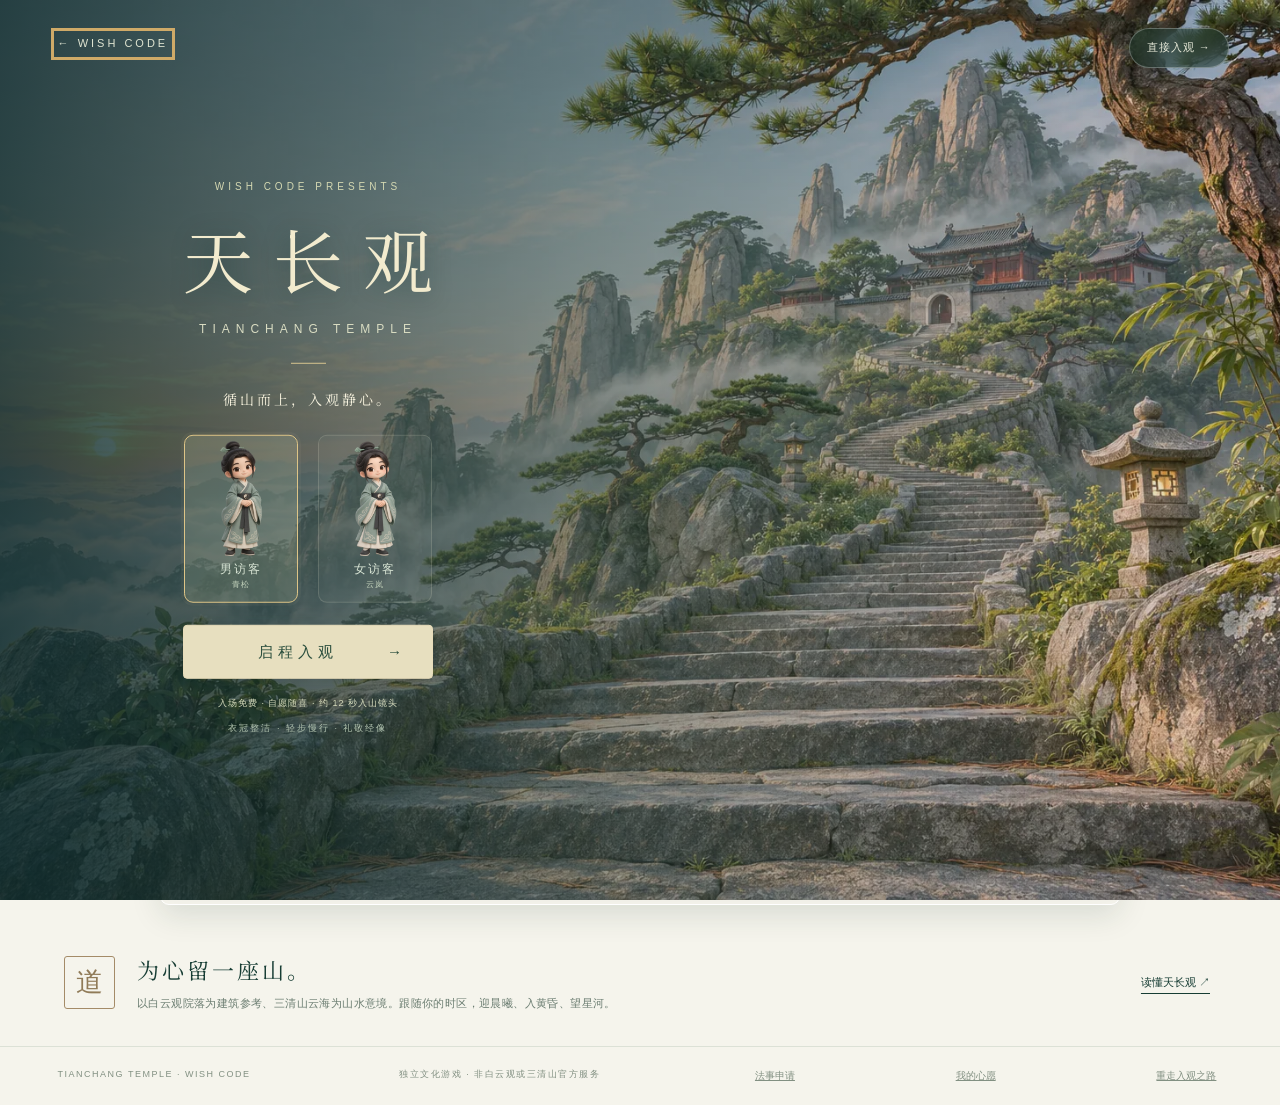
==== tianchang/index.html @ 397fe000 "Add Tianchang Temple: cinematic Wish Code portal and playable Taoist sanctuary Preserve the existing" ====
<!DOCTYPE html>
<html lang="zh-CN"><head><meta charset="UTF-8"><meta name="viewport" content="width=device-width,initial-scale=1"><meta name="theme-color" content="#153c34"><title>天长观 · Wish Code</title><meta name="description" content="一处随你昼夜流转的云上道观。静坐、许愿、敬香，在山水间安顿身心。"><link rel="stylesheet" href="style.css"><link rel="icon" href="data:image/svg+xml,%3Csvg xmlns='http://www.w3.org/2000/svg' viewBox='0 0 50 50'%3E%3Ctext y='40' font-size='40'%3E☯%3C/text%3E%3C/svg%3E"></head><body>
<header class="masthead"><a class="brand" href="../" aria-label="返回 Wish Code 首页"><span class="mark">☯</span><span>天长观<small data-zh="WISH CODE · TAOIST SANCTUARY" data-en="WISH CODE · TAOIST SANCTUARY">WISH CODE · TAOIST SANCTUARY</small></span></a><div class="head-right"><span class="concept" data-zh="免费入观 · 自愿随喜" data-en="FREE ENTRY · VOLUNTARY OFFERINGS">免费入观 · 自愿随喜</span><button id="sound" class="smallbtn" aria-pressed="false" data-zh="♫ 山音：关" data-en="♫ Sound off">♫ 山音：关</button><button id="lang" class="smallbtn">EN</button><button data-open="rules" class="smallbtn" data-zh="入观须知" data-en="Etiquette">入观须知</button><button data-open="ritual" class="smallbtn desktop-only" data-zh="法事申请" data-en="Ritual request">法事申请</button><button data-open="journal" class="journal-btn" data-zh="我的心愿" data-en="My wishes">我的心愿</button></div></header>
<main><section class="sanctuary" id="sanctuary" aria-label="云上道观互动场景">
<div class="scene" id="scene"></div><div class="time-tint"></div><div class="stars" aria-hidden="true"></div><div class="mist mist-one" aria-hidden="true"></div><div class="mist mist-two" aria-hidden="true"></div>
<div class="scene-shade"></div><div class="scene-top"><div class="location"><span class="live-dot"></span><span id="locationName">三清山意境 · 云上庭院</span></div><button id="timeControl" class="clock" aria-label="调整时区及昼夜"><span class="time-icon" id="timeIcon">◒</span><span><strong id="clock">--:--:--</strong><small id="timezoneLabel">本地时间</small></span><span class="clock-arrow">⌄</span></button></div>
<div class="welcome"><p class="eyebrow" data-zh="A LITTLE STILLNESS, ANYWHERE." data-en="A LITTLE STILLNESS, ANYWHERE.">A LITTLE STILLNESS, ANYWHERE.</p><h1 id="sceneTitle">天长地久<br>心有所归。</h1><p id="sceneSubtitle">把纷扰留在山下，让心愿在此生长。</p><div class="room-switch" aria-label="选择空间"><button data-room="courtyard" class="active" data-zh="云上庭院" data-en="Courtyard">云上庭院</button><button data-room="hall" data-zh="三清大殿" data-en="Sanqing Hall">三清大殿</button><button data-room="terrace" data-zh="太极云台" data-en="Tai Chi terrace">太极云台</button></div><button class="scripture-invite" data-open="scripture"><span>▤</span><span><small data-zh="今日功课 · 随时入席" data-en="DAILY PRACTICE · ALWAYS OPEN">今日功课 · 随时入席</small><b data-zh="静听《清静经》 →" data-en="Read the Qingjing Jing →">静听《清静经》 →</b></span></button></div>
<button class="hotspot hall-hotspot" data-room="hall"><i>＋</i><span data-zh="入殿礼敬" data-en="Enter the hall">入殿礼敬</span></button><button class="hotspot meditation-hotspot" data-open="meditate"><i>＋</i><span data-zh="坐听云起" data-en="Sit with the clouds">坐听云起</span></button><div class="deity-labels" hidden><span>太清 · 道德天尊</span><span>玉清 · 元始天尊</span><span>上清 · 灵宝天尊</span></div>
<div class="incense-cloud" id="incenseCloud" hidden aria-hidden="true"><span></span><span></span><span></span></div>
<button class="guide" data-open="avatar"><img src="assets/guide.webp" alt="束发青衣的卡通道观引导员" id="avatarSmall"><span><small data-zh="你的道观伙伴" data-en="YOUR COMPANION">你的道观伙伴</small><strong id="avatarName">云岚 · 换装</strong></span><span>↗</span></button>
<div class="player" id="player" aria-hidden="true"><img src="assets/guide.webp" alt=""><span id="playerName">云岚</span></div><div class="world-lamps" id="worldLamps" aria-hidden="true"></div><div class="move-hint" data-zh="轻点地面漫步 · WASD / 方向键移动" data-en="Tap the ground to stroll · WASD / arrow keys">轻点地面漫步 · WASD / 方向键移动</div>
<div class="scene-bottom"><span data-zh="一方清静，四时相伴" data-en="A quiet place, through every hour">一方清静，四时相伴</span><span id="periodLabel">随本地时间流转</span></div>
<nav class="ritual-bar" aria-label="道观体验">
<button data-open="meditate"><span class="ritual-icon">◌</span><strong data-zh="静坐" data-en="Meditate">静坐</strong><small data-zh="一呼一吸" data-en="Breathe">一呼一吸</small></button>
<button data-open="wish"><span class="ritual-icon">✧</span><strong data-zh="许愿" data-en="Make a wish">许愿</strong><small data-zh="心有所愿" data-en="Set an intention">心有所愿</small></button>
<button data-open="lot"><span class="ritual-icon lot-icon">☷</span><strong data-zh="抽签" data-en="Draw a lot">抽签</strong><small data-zh="一签一思" data-en="Reflect">一签一思</small></button>
<button data-open="incense"><span class="ritual-icon incense-icon">♨</span><strong data-zh="敬香" data-en="Offer incense">敬香</strong><small data-zh="一炷清心" data-en="A quiet offering">一炷清心</small></button>
<button data-open="lamp"><span class="ritual-icon">♧</span><strong data-zh="点灯" data-en="Light a lamp">点灯</strong><small data-zh="一灯一愿" data-en="A light for hope">一灯一愿</small></button>
<button data-open="taichi"><span class="ritual-icon">☯</span><strong data-zh="太极" data-en="Tai Chi">太极</strong><small data-zh="动静相生" data-en="Find balance">动静相生</small></button>
<button data-open="scripture"><span class="ritual-icon">▤</span><strong data-zh="诵经" data-en="Scripture">诵经</strong><small data-zh="清静经" data-en="Qingjing Jing">清静经</small></button></nav></section>
<section class="quiet-note"><div class="seal">道</div><div><h2 data-zh="为心留一座山。" data-en="Keep a mountain in your heart.">为心留一座山。</h2><p data-zh="以白云观院落为建筑参考、三清山云海为山水意境。跟随你的时区，迎晨曦、入黄昏、望星河。" data-en="Courtyards inspired by Beijing’s Baiyun Temple meet the imagined mountains of Sanqingshan. Dawn, dusk and starlight move with your time zone.">以白云观院落为建筑参考、三清山云海为山水意境。跟随你的时区，迎晨曦、入黄昏、望星河。</p></div><button class="textbtn" data-open="about" data-zh="读懂天长观 ↗" data-en="About the sanctuary ↗">读懂天长观 ↗</button></section>
<footer><span>TIANCHANG TEMPLE · WISH CODE</span><span data-zh="独立文化游戏 · 非白云观或三清山官方服务" data-en="Independent cultural game · Not an official Baiyun or Sanqingshan service">独立文化游戏 · 非白云观或三清山官方服务</span><button data-open="ritual" data-zh="法事申请" data-en="Ritual request">法事申请</button><button data-open="journal" data-zh="我的心愿" data-en="My wishes">我的心愿</button><button id="replayJourney" data-zh="重走入观之路" data-en="Replay the entrance">重走入观之路</button></footer></main>
<dialog id="panel" aria-labelledby="panelTitle"><button class="close" id="closePanel" aria-label="关闭 Close">×</button><div class="panel-eyebrow" id="panelEyebrow">WISH CODE</div><h2 id="panelTitle"></h2><div id="panelBody"></div></dialog><div class="toast" role="status" id="toast"></div>
<script src="app.js"></script><script src="scripture.js"></script><script src="journey.js"></script></body></html>
---- tianchang/style.css ----
@import url('https://fonts.googleapis.com/css2?family=Noto+Serif+SC:wght@400;500;600&display=swap');
:root{--ink:#173d34;--muted:#6b7d71;--paper:#f5f4ec;--gold:#b7965b;--line:#dce1d6;--scene-bright:1;--night:0;--warm:0;--robe:#648f86}*{box-sizing:border-box}body{margin:0;background:var(--paper);color:var(--ink);font:14px/1.6 -apple-system,BlinkMacSystemFont,'Segoe UI',sans-serif}button,input,select,textarea{font:inherit}button,a{touch-action:manipulation}button{cursor:pointer;color:inherit}button{border:0;background:none}a{color:inherit}button:focus-visible,a:focus-visible{outline:3px solid #cfaa68;outline-offset:4px}button:hover{filter:brightness(1.08)}.masthead{height:88px;display:flex;align-items:center;justify-content:space-between;padding:0 4.3%;gap:18px}.brand{display:flex;align-items:center;gap:13px;text-decoration:none;font-size:20px;letter-spacing:3px;font-weight:600;white-space:nowrap}.mark{font-size:43px;font-weight:400;line-height:1}.brand small{display:block;font-size:10px;font-weight:400;letter-spacing:3px;line-height:1.8}.head-right{display:flex;align-items:center;gap:17px}.concept{font-size:11px;letter-spacing:1px;color:var(--muted)}.smallbtn{font-size:12px;padding:9px 3px}.journal-btn{border:1px solid #b7c3b5;border-radius:5px;padding:9px 18px;font-size:12px}.sanctuary{position:relative;margin:0 2.2%;height:min(790px,calc(100svh - 112px));min-height:610px;border-radius:10px;isolation:isolate;background:#345349;color:white}.scene{position:absolute;inset:0;border-radius:inherit;background:url('assets/baiyun-courtyard.webp') center 57%/cover no-repeat;filter:brightness(var(--scene-bright)) saturate(.84);transition:filter 1.6s ease,background-image .7s ease,background-position 1s}.sanctuary[data-room=hall] .scene{background-image:url('assets/hall.webp');background-position:center 45%;filter:brightness(.8) saturate(.8)}.sanctuary[data-room=terrace] .scene{background-position:32% 75%;background-size:auto 120%}.scene-shade{position:absolute;inset:0;background:linear-gradient(90deg,rgba(12,39,35,.51),transparent 63%),linear-gradient(0deg,rgba(13,36,31,.68),transparent 48%);border-radius:inherit;pointer-events:none}.time-tint{position:absolute;inset:0;background:linear-gradient(180deg,rgba(9,24,60,var(--night)),rgba(1,17,31,calc(var(--night)*.75)) 90%);mix-blend-mode:multiply;border-radius:inherit;pointer-events:none}.stars{position:absolute;inset:0 0 43%;opacity:calc(var(--night)*1.7);pointer-events:none;background-image:radial-gradient(1.5px 1.5px at 16% 21%,#fff 90%,transparent),radial-gradient(1px 1px at 28% 15%,#fff 90%,transparent),radial-gradient(1px 1px at 44% 34%,#fff 90%,transparent),radial-gradient(1px 1px at 63% 8%,#fff 90%,transparent),radial-gradient(1px 1px at 78% 20%,#fff 90%,transparent);background-size:260px 180px}.mist{position:absolute;height:18%;width:55%;pointer-events:none;filter:blur(22px);background:linear-gradient(0deg,transparent,#d9e9df60,transparent);animation:drift 38s infinite alternate linear;left:0;top:45%}.mist-two{top:68%;left:30%;width:65%;height:10%;opacity:.45;animation-delay:-12s}@keyframes drift{to{transform:translateX(14%)}}.scene-top{position:absolute;top:27px;left:36px;right:32px;display:flex;justify-content:space-between;align-items:flex-start}.location{font-size:11px;letter-spacing:1.7px;display:flex;align-items:center;gap:9px;text-shadow:0 1px 4px #0008}.live-dot{width:6px;height:6px;border-radius:50%;background:#d8e8b8;box-shadow:0 0 12px #e7f4b9}.clock{display:flex;align-items:center;gap:12px;background:#15362a40;border:1px solid #ffffff38;padding:9px 14px;border-radius:6px;color:#fff;backdrop-filter:blur(16px);text-align:left}.clock strong{font-size:20px;font-weight:400;letter-spacing:2px;font-variant-numeric:tabular-nums}.clock small{display:block;font-size:9px;letter-spacing:1px;opacity:.85}.time-icon{font-size:25px}.clock-arrow{padding-left:16px}.welcome{position:absolute;left:4.7%;top:20%;max-width:480px}.eyebrow{font-size:10px;letter-spacing:3px;margin:0 0 19px;color:#f0e9d3}h1,h2,.serif{font-family:'Noto Serif SC','Songti SC','SimSun',Georgia,serif;font-weight:400}h1{font-size:clamp(36px,4.2vw,64px);line-height:1.5;letter-spacing:5px;margin:0 0 13px;text-shadow:0 2px 24px #052b2870}.welcome>p:not(.eyebrow){font-size:12px;letter-spacing:1.5px;color:#f1f0e2}.room-switch{margin-top:26px;display:flex;background:#102e2640;border:1px solid #fff3;border-radius:5px;padding:4px;backdrop-filter:blur(15px);width:fit-content}.room-switch button{font-size:11px;padding:9px 13px;color:#fff}.room-switch .active{background:#f2f0e3;color:var(--ink);border-radius:3px}.hotspot{position:absolute;display:flex;gap:8px;align-items:center;border-radius:30px;padding:5px 13px 5px 5px;background:#163c335c;backdrop-filter:blur(10px);border:1px solid #fff6;color:white;font-size:10px;letter-spacing:1px}.hotspot i{font-style:normal;border-radius:50%;width:23px;height:23px;border:1px solid #fff7;display:grid;place-items:center;font-size:16px}.hall-hotspot{top:58%;left:61%}.meditation-hotspot{left:30%;top:75%}.sanctuary[data-room=hall] .hall-hotspot{display:none}.sanctuary[data-room=hall] .welcome{top:15%;max-width:270px}.sanctuary[data-room=hall] h1{font-size:38px}.sanctuary[data-room=hall] .welcome>p:not(.eyebrow){max-width:220px}.sanctuary[data-room=hall] .room-switch{flex-wrap:wrap;max-width:210px}.guide{position:absolute;right:28px;bottom:116px;display:flex;align-items:center;text-align:left;gap:12px;color:white;background:#102f266b;border:1px solid #fff4;border-radius:8px;padding:10px 15px 10px 9px;backdrop-filter:blur(10px)}.guide img{width:44px;height:52px;object-fit:contain;object-position:top}.guide small{display:block;font-size:9px;color:#e2dfca;letter-spacing:1px}.guide strong{font-size:11px;letter-spacing:1px;font-weight:400}.scene-bottom{position:absolute;left:4.7%;right:3%;bottom:85px;display:flex;justify-content:space-between;font-size:10px;letter-spacing:2px;color:#ecefd8b0}.ritual-bar{position:absolute;left:50%;bottom:-29px;transform:translateX(-50%);display:flex;background:#f5f4ecd9;backdrop-filter:blur(22px);border:1px solid #fff;box-shadow:0 10px 30px #173a2420;border-radius:9px;padding:15px 18px;width:76%;max-width:850px;color:var(--ink)}.ritual-bar button{flex:1;min-width:0;padding:2px 8px;position:relative}.ritual-bar button+button{border-left:1px solid #c7cfc257}.ritual-icon{font-family:Georgia,serif;display:block;font-size:26px;line-height:1.1;margin:0 0 8px;color:#5a7261}.ritual-bar strong{font-size:12px;font-weight:500;display:block;letter-spacing:2px}.ritual-bar small{font-size:9px;display:block;color:#849080;margin-top:3px;letter-spacing:1px}.ritual-bar button:hover{transform:translateY(-3px);transition:transform .2s}.quiet-note{max-width:1280px;margin:76px auto 33px;display:flex;align-items:center;gap:22px;padding:0 5%}.seal{border:1px solid #a48b68;color:#907b58;padding:8px 11px;font-family:serif;font-size:27px;line-height:1.3;border-radius:3px}.quiet-note h2{font-size:22px;letter-spacing:3px;margin:0 0 8px}.quiet-note p{font-size:11px;letter-spacing:.4px;color:var(--muted);margin:0;max-width:700px}.textbtn{font-size:11px;white-space:nowrap;text-decoration:underline;text-underline-offset:7px;margin-left:auto}footer{border-top:1px solid var(--line);padding:20px 4.5%;display:flex;justify-content:space-between;font-size:9px;letter-spacing:1.5px;color:#829082;gap:15px}.deity-labels{position:absolute;left:35%;right:19%;bottom:32%;display:flex;justify-content:space-between;gap:12px;text-shadow:0 1px 5px #000;font-size:11px}.deity-labels[hidden]{display:none}dialog{border:1px solid #e5e7dc;width:min(490px,calc(100vw - 30px));max-height:88svh;border-radius:14px;background:#f7f6ef;color:var(--ink);padding:38px;box-shadow:0 24px 80px #0004;overflow-y:auto}dialog::backdrop{background:#092c2980;backdrop-filter:blur(7px)}.close{position:absolute;right:16px;top:12px;font-size:26px;padding:2px 8px;color:#738273}.panel-eyebrow{color:#9b8056;font-size:10px;letter-spacing:3px}dialog h2{font-size:29px;letter-spacing:3px;margin:10px 0 12px}.sub{color:#778577;font-size:12px;line-height:1.9;margin:10px 0 22px}.field{display:block;font-size:12px;margin:17px 0 6px;font-weight:500}input,select,textarea{width:100%;padding:12px 13px;background:#fff9;border:1px solid #d5ddcf;border-radius:6px;color:var(--ink);outline-color:#879e85;font-size:13px}textarea{min-height:90px;resize:vertical}input[type=checkbox]{width:auto;accent-color:var(--ink)}input[type=range]{padding:0;accent-color:var(--ink)}.primary{background:var(--ink);border:1px solid var(--ink);color:#f5f2e5;padding:13px 18px;border-radius:6px;font-size:13px;letter-spacing:1px;width:100%;margin-top:20px}.secondary{padding:10px;border:1px solid #cbd5c8;border-radius:6px;margin-top:10px;width:100%;font-size:12px}.primary:disabled{opacity:.5;cursor:wait}.row{display:flex;gap:10px;align-items:center}.row>*{flex:1}.hint{font-size:10px;line-height:1.8;color:#879080;margin:13px 0}.digits{display:flex;justify-content:center;gap:12px;margin:23px 0}.digit{font:32px/1.5 Georgia,serif;text-align:center;width:75px;height:79px;padding:13px 0;border-radius:6px;border:1px solid #d5dccd;background:#eaece2;color:#465f48;font-variant-numeric:tabular-nums}.divider{height:1px;background:#dde2d5;margin:22px 0}.breath-orb{margin:40px auto 27px;border:1px solid #a1bba0;background:radial-gradient(circle,#e2e9d8,#cad8c0);width:158px;height:158px;border-radius:50%;display:flex;flex-direction:column;align-items:center;justify-content:center;box-shadow:0 0 0 18px #dce5d433,0 0 0 37px #e4eadc44;color:#4e6b51}.breath-orb.running{animation:breathe 10s infinite ease-in-out}.breath-orb strong{font-weight:400;font-size:23px;font-family:serif}.breath-orb small{font-size:10px;margin-top:6px}@keyframes breathe{0%,100%{transform:scale(.86)}40%{transform:scale(1.08)}}.timer{text-align:center;font:31px Georgia,serif;letter-spacing:4px}.duration-buttons,.choices{display:flex;gap:7px;margin:20px 0;flex-wrap:wrap}.duration-buttons button,.choices button{flex:1;border:1px solid #cdd8c8;padding:9px 12px;border-radius:5px;font-size:12px;white-space:nowrap}.duration-buttons .active,.choices .active{background:var(--ink);color:white;border-color:var(--ink)}.lot-cup{position:relative;margin:40px auto 22px;width:76px;height:110px;background:linear-gradient(90deg,#845934,#bd965f,#79532f);border-radius:7px 7px 20px 20px;border:3px solid #a07e4d;box-shadow:0 10px 20px #78532622}.lot-cup:after{content:'道';position:absolute;color:#f5e6bb;border:1px solid #ebd8ab9c;padding:2px 7px;top:33px;left:20px;font-size:20px;font-family:serif}.lot-cup i{position:absolute;bottom:85px;left:25px;width:8px;height:60px;background:#dcc795;border-radius:3px;border-top:8px solid #99664d;transform-origin:bottom}.lot-cup i:first-child{transform:rotate(-13deg)}.lot-cup i:last-child{transform:rotate(17deg)}.lot-cup.shaking{animation:shake .14s infinite alternate}@keyframes shake{to{transform:rotate(11deg) translateX(3px)}}.lot-card{border:1px solid #d8c8a5;background:#f3eedf;padding:24px;margin-top:20px;text-align:center;border-radius:5px}.lot-card h3{font:23px 'Noto Serif SC',serif;color:#9a7a46;letter-spacing:4px}.lot-card p{font-size:12px;line-height:2}.incense-art{height:180px;display:flex;justify-content:center;gap:16px;align-items:flex-end;position:relative;margin:20px auto}.stick{height:125px;width:4px;background:linear-gradient(#af5440 4px,#bd915a 5px,#d7b16e);position:relative}.stick:nth-child(2){height:144px}.stick:before{content:'';position:absolute;bottom:100%;left:-12px;width:24px;height:100px;background:radial-gradient(ellipse,#9eb0a74f,transparent 64%);animation:smoke 3s infinite ease-out;opacity:0}.incense-art.lit .stick:before{opacity:1}.incense-art.lit .stick{box-shadow:0 -6px 8px -3px #dd793c}.incense-art:after{content:'☯';font-size:22px;color:#cfbc84;background:linear-gradient(90deg,#647563,#8e9b77,#5b6957);width:100px;height:46px;position:absolute;bottom:-20px;text-align:center;border-radius:9px 9px 28px 28px;box-shadow:0 10px 0 -6px #647360}@keyframes smoke{to{transform:translateY(-24px) translateX(10px);filter:blur(7px)}}.incense-cloud{position:absolute;left:59%;top:51%;width:100px;height:120px;pointer-events:none}.incense-cloud span{display:inline-block;width:22px;height:100px;background:linear-gradient(90deg,transparent,#dae4da7c,transparent);filter:blur(7px);animation:smoke 4s infinite}.pose-art{height:230px;display:flex;align-items:center;justify-content:center;margin-top:18px;background:radial-gradient(ellipse,#dce4d5,transparent 68%)}.pose-art svg{height:220px;overflow:visible}.pose-art.moving #armLeft{animation:armleft 9s infinite alternate ease-in-out;transform-origin:100px 87px}.pose-art.moving #armRight{animation:armright 9s infinite alternate ease-in-out;transform-origin:100px 87px}.pose-art.moving #bodyGroup{animation:sway 9s infinite alternate ease-in-out;transform-origin:100px 185px}@keyframes armleft{to{transform:rotate(-36deg)}}@keyframes armright{to{transform:rotate(42deg)}}@keyframes sway{to{transform:translateX(9px) rotate(3deg)}}.step-title{text-align:center;font-size:16px;letter-spacing:2px}.step-copy{text-align:center;font-size:12px;color:#75816e;min-height:40px}.step-progress{display:flex;gap:4px;margin-top:17px}.step-progress i{height:3px;flex:1;background:#d7dfd0}.step-progress i.active{background:#859b75}.wish-entry{border:1px solid #d7dfd1;padding:17px;border-radius:7px;margin:12px 0;background:#fff5}.wish-entry p{font-size:13px;overflow-wrap:anywhere}.wish-entry small{font-size:10px;color:#8c947f}.wish-entry button{font-size:10px;text-decoration:underline;margin-right:10px;padding:6px 0}.wish-entry .fulfilled{font-size:10px;color:#7e9564}.toast{position:fixed;bottom:30px;left:50%;transform:translateX(-50%);background:var(--ink);color:#fff;padding:13px 22px;border-radius:7px;box-shadow:0 8px 26px #0003;font-size:12px;z-index:99;opacity:0;transition:opacity .2s;pointer-events:none;max-width:90%;width:max-content}.toast.show{opacity:1}.avatar-preview{height:220px;margin:auto;display:block;object-fit:contain}.profile-chip{padding:12px;background:#e9ede2;border-radius:6px;font-size:12px}.badge{font-size:10px;background:#e3e8d8;padding:3px 7px;border-radius:4px}.about-list{font-size:12px;line-height:2;color:#6c7c6b}.about-list li{margin:8px 0}.about-list a{color:#365e4b}.time-preview{text-align:center;font:30px Georgia,serif;margin:20px}.consent{font-size:11px;display:flex;align-items:flex-start;gap:8px;margin-top:15px;line-height:1.8}.consent input{margin-top:4px;flex:none}.empty{text-align:center;color:#88947f;padding:22px 0}.result-tag{color:#9e8054;font-size:10px;letter-spacing:2px}.danger{color:#a26354}
@media(min-width:1600px){.sanctuary{height:820px}.welcome{left:6%;top:23%}}@media(max-width:900px){.masthead{height:78px;padding:0 4%}.brand{font-size:17px;letter-spacing:2px}.brand small{font-size:8px;letter-spacing:1.3px}.mark{font-size:35px}.head-right{gap:12px}.concept{display:none}.sanctuary{margin:0 12px;height:760px;min-height:0}.scene{background-position:58% center}.welcome{top:20%;left:5%}h1{font-size:42px}.scene-top{left:25px;right:22px}.ritual-bar{width:92%;padding:15px 8px}.ritual-bar strong{font-size:11px;letter-spacing:1px}.ritual-bar small{font-size:8px}.guide{bottom:130px}.meditation-hotspot{left:20%;top:75%}.quiet-note{padding:0 6%;gap:18px}.quiet-note .textbtn{display:none}.deity-labels{left:24%;right:8%;font-size:9px}}
@media(max-width:560px){.masthead{height:75px;padding:0 18px}.head-right{gap:12px}.brand{gap:8px;font-size:15px;letter-spacing:1.5px}.mark{font-size:30px}.brand small{font-size:8px;letter-spacing:.8px}.journal-btn{display:none}.smallbtn{font-size:11px}.sanctuary{margin:0 8px;height:calc(100svh - 105px);min-height:670px;max-height:850px}.scene{background-position:58% center}.scene-shade{background:linear-gradient(180deg,#0d32273d,transparent 65%,#0e2e2aab),linear-gradient(90deg,#0a2c285e,transparent)}.scene-top{left:19px;right:17px;top:20px;gap:14px}.location{font-size:8px;letter-spacing:.5px;max-width:130px;padding-top:11px}.clock{gap:6px;padding:6px 9px}.clock strong{font-size:16px;letter-spacing:1px}.clock small{font-size:8px}.time-icon{font-size:20px}.clock-arrow{padding-left:0}.welcome{left:25px;top:16%;max-width:90%}.eyebrow{font-size:8px;letter-spacing:1.8px;margin-bottom:13px}h1{font-size:37px;line-height:1.55;letter-spacing:4px}.welcome>p:not(.eyebrow){font-size:10px;letter-spacing:.7px}.room-switch{margin-top:19px}.room-switch button{font-size:10px;padding:7px 10px}.hall-hotspot{top:61%;left:53%}.meditation-hotspot{left:10%;top:73%}.hotspot{font-size:9px;padding-right:9px;gap:5px}.guide{bottom:117px;right:15px;padding:6px 8px;gap:5px}.guide img{width:34px;height:42px}.guide small{font-size:8px}.guide strong{font-size:10px}.scene-bottom{bottom:86px;left:22px;right:20px;font-size:8px;letter-spacing:1px}.scene-bottom>span:first-child{display:none}.scene-bottom>span:last-child{margin-left:auto}.ritual-bar{width:calc(100% - 16px);padding:13px 3px;bottom:-31px}.ritual-bar button{padding:1px 3px}.ritual-bar strong{font-size:10px;letter-spacing:.4px}.ritual-bar small{display:none}.ritual-icon{font-size:23px;margin-bottom:8px}.quiet-note{margin:61px 0 25px;padding:0 26px;gap:16px}.quiet-note h2{font-size:20px}.quiet-note p{font-size:10px;line-height:1.9}.seal{padding:6px 8px;font-size:25px}footer{padding:17px 24px;flex-direction:column;gap:8px;font-size:8px}.sanctuary[data-room=hall] .welcome{top:15%;left:23px}.sanctuary[data-room=hall] h1{font-size:28px}.sanctuary[data-room=hall] .welcome .eyebrow{display:none}.sanctuary[data-room=hall] .scene{background-position:54% 60%;background-size:auto 100%}.deity-labels{left:5%;right:5%;bottom:36%;font-size:8px}.sanctuary[data-room=hall] .welcome>p:not(.eyebrow){display:none}.sanctuary[data-room=hall] .room-switch{max-width:none}.sanctuary[data-room=terrace] .scene{background-position:48% 70%}dialog{padding:31px 24px}.panel-eyebrow{font-size:9px}dialog h2{font-size:26px}.breath-orb{width:140px;height:140px}.textbtn{font-size:10px}}
@media(prefers-reduced-motion:reduce){*,*:before,*:after{animation:none!important;transition:none!important;scroll-behavior:auto!important}}
.player{position:absolute;left:49%;top:78%;height:98px;width:75px;transform:translate(-50%,-100%);transition:left 1.3s ease,top 1.3s ease;pointer-events:none;filter:drop-shadow(0 12px 7px #05251d55);z-index:2}.player img{height:100%;width:100%;object-fit:contain;filter:hue-rotate(var(--avatar-hue,0deg))}.player span{position:absolute;bottom:-17px;left:50%;transform:translateX(-50%);border:1px solid #fff4;background:#eff2e3d9;color:#244d40;font-size:9px;padding:2px 9px;border-radius:20px;white-space:nowrap}.player.walking img{animation:walk .25s infinite alternate ease-in-out}@keyframes walk{to{transform:translateY(-4px) rotate(3deg)}}.move-hint{position:absolute;left:4.7%;bottom:116px;font-size:9px;color:#f6f4dfb0;letter-spacing:.5px;pointer-events:none}.world-lamps{position:absolute;left:50%;top:57%;display:flex;gap:17px;pointer-events:none}.world-lamps i{width:12px;height:19px;background:#e4b462;border-radius:4px 4px 7px 7px;box-shadow:0 0 26px 10px #ffc94f50;position:relative}.world-lamps i:after{content:'';width:1px;height:7px;background:#d4b270;position:absolute;top:-7px;left:5px}.world-lamps i:nth-child(even){margin-top:13px}.lamp-art{margin:35px auto 25px;position:relative;width:100px;height:120px;display:flex;align-items:flex-end;justify-content:center}.lamp-bowl{height:43px;width:90px;border-radius:8px 8px 45px 45px;background:linear-gradient(90deg,#8c7651,#c9b788,#7f6a49);border-top:6px solid #9f8d63}.lamp-flame{position:absolute;bottom:44px;width:24px;height:42px;background:radial-gradient(ellipse at 50% 80%,#ffffde,#ffb23e 70%,transparent 74%);border-radius:50% 50% 30% 30%;filter:drop-shadow(0 0 12px #f9c86f);opacity:.2;transform:scale(.7);transform-origin:bottom}.lamp-art.lit .lamp-flame{opacity:1;animation:flame 1.8s infinite alternate ease-in-out}.lamp-art.lit{filter:drop-shadow(0 -15px 25px #efd293)}@keyframes flame{to{transform:scale(.94,.84) rotate(4deg)}}.donation-heading{font:31px Georgia,serif;text-align:center;margin:20px 0 7px;color:#9a7c48}.contribution-banner{font-size:10px;padding:10px 12px;background:#ece6d9;color:#866d46;border-radius:5px;margin:15px 0}.lamp-list p{font-size:11px}.sanctuary[data-room=hall] .world-lamps{top:64%;left:65%}.sanctuary[data-room=hall] .deity-labels{left:27%;right:11%;bottom:39%;font-size:10px}.sanctuary[data-room=hall] .welcome{max-width:225px;top:15%}.sanctuary[data-room=hall] .eyebrow{font-size:8px}.sanctuary[data-room=hall] h1{font-size:30px}.sanctuary[data-room=hall] .room-switch{max-width:225px}.sanctuary[data-room=hall] .meditation-hotspot{top:76%;left:25%}.ritual-bar{max-width:960px;width:82%}.guide img,.avatar-preview{filter:hue-rotate(var(--avatar-hue,0deg))}@media(max-width:900px){.ritual-bar{width:94%}}@media(max-width:560px){.ritual-bar{width:calc(100% - 12px)}.ritual-bar strong{font-size:9px;letter-spacing:0}.ritual-icon{font-size:22px}.player{height:80px;width:63px}.move-hint{bottom:119px;left:23px;max-width:140px;font-size:8px}.sanctuary[data-room=hall] .welcome{top:15%}.sanctuary[data-room=hall] .deity-labels{left:3%;right:3%;bottom:39%;font-size:8px}.sanctuary[data-room=hall] .room-switch{max-width:310px}.sanctuary[data-room=hall] h1{font-size:25px}.sanctuary[data-room=hall] .scene{background-position:54% 65%;background-size:auto 95%;background-color:#151e19}.guide{bottom:133px}.brand{font-size:20px;letter-spacing:4px}.brand small{font-size:6.5px;letter-spacing:.4px}.head-right{gap:10px}.concept{display:none}}
.scripture-invite{display:flex;align-items:center;gap:11px;text-align:left;margin-top:19px;color:#fff2d7;background:#133e2d55;border:1px solid #fff3;border-radius:5px;padding:9px 14px;backdrop-filter:blur(8px)}.scripture-invite>span:first-child{font-size:23px}.scripture-invite small{display:block;font-size:8px;letter-spacing:1px;color:#f1e4c1b3}.scripture-invite b{font-weight:400;font-size:12px;letter-spacing:1px}.scripture-toolbar{display:flex;gap:8px;align-items:center}.scripture-toolbar button{margin:0;flex:1;padding:11px 6px;font-size:11px}.scripture-toolbar .primary{flex:1.8}.scripture-scroll{max-height:330px;overflow:auto;margin:20px -5px 15px;padding:0 8px;scroll-behavior:smooth;border-block:1px solid #d5ddcf}.scripture-scroll p{font:16px/2.2 'Noto Serif SC',serif;padding:13px 10px;border-radius:6px;transition:background .3s}.scripture-scroll p span{display:block;font:10px sans-serif;color:#8b977b;margin-bottom:9px}.scripture-scroll .reading{background:#e3e8d6;color:#4f682e}.sanctuary[data-room=hall] .scripture-invite{margin-top:13px}.sanctuary[data-room=hall] .welcome>p:not(.eyebrow){font-size:10px}footer button{font-size:10px;text-decoration:underline;white-space:nowrap}.sanctuary[data-room=terrace] .scene{background-image:url('assets/courtyard.webp')}@media(max-width:560px){.desktop-only{display:none}.masthead{padding:0 14px;gap:7px}.smallbtn{font-size:9px}.head-right{gap:8px}.brand small{font-size:6px}.welcome{top:15%}.scripture-invite{margin-top:13px;padding:7px 11px}.scripture-invite b{font-size:10px}.scripture-invite small{font-size:7px}.sanctuary[data-room=hall] .scripture-invite{margin-top:10px}.sanctuary[data-room=hall] .scripture-invite>span:first-child{font-size:18px}.sanctuary[data-room=hall] .welcome h1{line-height:1.45}.head-right .smallbtn[data-open=rules]{max-width:29px;line-height:1.4}}
#entrance{position:fixed;inset:0;width:100vw;max-width:none;height:100svh;max-height:none;padding:0;margin:0;border:0;border-radius:0;overflow:hidden;background:#16382e;color:#f9f4e0;isolation:isolate;box-shadow:none}#entrance::backdrop{background:#102d25}.arrival-vista{position:absolute;inset:0;background:url('assets/mountain-path.webp') center/cover;animation:arrivalBreath 28s ease-in-out infinite alternate;z-index:-2}.arrival-veil{position:absolute;inset:0;background:linear-gradient(90deg,#0b292ad6,#15352d73 45%,#0b292a05);z-index:-1}.arrival-back{position:absolute;top:35px;left:4.5%;text-decoration:none;font-size:11px;letter-spacing:3px;color:#e0e5d2}.arrival-skip{position:absolute;top:28px;right:4%;color:#e6e8d8;border:1px solid #fff4;border-radius:24px;font-size:11px;letter-spacing:1px;padding:10px 17px;background:#15362e6e;backdrop-filter:blur(10px);z-index:10}.arrival-welcome{width:360px;position:absolute;left:10%;top:50%;transform:translateY(-48%);text-align:center}.arrival-overline{font-size:10px;letter-spacing:4px;color:#d4d8b2;margin:0 0 16px}.arrival-welcome h1{font-size:70px;letter-spacing:20px;text-indent:20px;line-height:1.35;margin:0;font-family:'Noto Serif SC',serif;color:#f2ebce;font-weight:400}.arrival-en{font-size:12px;letter-spacing:6px;margin:14px 0;color:#d9dcc2}.arrival-line{width:35px;height:1px;background:#d7c58f;margin:24px auto}.arrival-poem{font-family:'Noto Serif SC',serif;font-size:14px;letter-spacing:3px}.visitor-picker{display:flex;justify-content:center;gap:20px;margin:25px auto 22px}.visitor-card{width:114px;border:1px solid #e8e8d129;background:#dce6d10c;border-radius:9px;padding:5px 5px 10px;color:#d9e5d5;transition:background .25s,transform .25s}.visitor-card.selected{border-color:#ddc487;background:#dee7b52b;box-shadow:0 0 0 3px #dfd6a30c}.visitor-card:hover{transform:translateY(-3px)}.visitor-card img{display:block;height:116px;margin:auto;max-width:100%;object-fit:contain}.visitor-card b{font-size:12px;font-weight:400;letter-spacing:2px}.visitor-card small{display:block;font-size:8px;color:#c5d4bd;letter-spacing:1px}.arrival-start{border:1px solid #e8dcba;background:#e7dfbf;color:#294d3c;padding:14px 25px;border-radius:4px;width:250px;font-size:15px;letter-spacing:5px;text-indent:5px;box-shadow:0 6px 30px #081e1a30}.arrival-start span{float:right}.arrival-free{font-size:9px;letter-spacing:1px;color:#d6dbbd;margin:17px 0 10px}.arrival-rules{font-size:9px;letter-spacing:2px;color:#b3c4b0}.journey-scene{position:absolute;inset:0;background-position:center;background-size:cover;transition:opacity 1.4s ease,transform 5s ease;z-index:-2}.journey-mountain{background-image:url('assets/mountain-path.webp');animation:climb 7.8s cubic-bezier(.2,.3,.35,1) forwards;transform-origin:67% 35%}.journey-courtyard{background-image:url('assets/baiyun-courtyard.webp');opacity:0;transform:scale(1);transform-origin:64% 55%}.journey-hall{background-image:url('assets/hall.webp');opacity:0;transform:scale(1.04)}.cinematic[data-stage="1"] .journey-courtyard,.cinematic[data-stage="2"] .journey-courtyard{opacity:1;transform:scale(1.45)}.cinematic[data-stage="2"] .journey-hall,.cinematic[data-stage="3"] .journey-hall{opacity:1}.cinematic[data-stage="3"] .journey-courtyard{opacity:0}.journey-cloud{position:absolute;inset:30% -20% -5%;background:radial-gradient(ellipse at 30% 70%,#e6eadc3d,transparent 52%);pointer-events:none;animation:drift 8s infinite alternate;filter:blur(24px)}.cinema-bars{position:absolute;inset:0;pointer-events:none;border-top:8svh solid #10241cbd;border-bottom:10svh solid #10241cbd;box-shadow:inset 0 -140px 140px -80px #0e241e}.journey-captions{position:absolute;text-align:center;bottom:5%;left:15%;right:15%;text-shadow:0 1px 15px #143429}.journey-step{font-size:10px;letter-spacing:4px;color:#d1c18e}.journey-captions h2{font-size:30px;letter-spacing:6px;font-weight:400;margin:9px 0;color:#f3edcf}.journey-captions p{font-size:11px;letter-spacing:3px;color:#d7e0cb;margin:0 0 20px}.journey-progress{height:2px;background:#cdd4c331;width:180px;margin:auto}.journey-progress i{display:block;height:2px;background:#d8c28c}.door-frame{position:absolute;inset:0;perspective:1500px;opacity:0;transition:opacity .8s,transform 2.2s cubic-bezier(.4,0,.2,1);transform:scale(.9);overflow:hidden;pointer-events:none}.cinematic[data-stage="2"] .door-frame,.cinematic[data-stage="3"] .door-frame{opacity:1;transform:scale(1)}.door-side{position:absolute;width:12%;top:0;bottom:0;background:repeating-linear-gradient(0deg,transparent 0 78px,#3341385a 79px 81px),linear-gradient(90deg,#626c57,#89917a,#57634d);box-shadow:0 0 25px #142819b0;z-index:3}.door-side.left{left:0}.door-side.right{right:0}.door-lintel{position:absolute;top:0;left:0;right:0;height:19%;background:linear-gradient(#22372b,#61745c 30%,#203c31 35%,#4a6048 38%,#234334 78%,#162d22 80%);border-bottom:9px solid #ad8d4c;box-shadow:0 12px 23px #14201870;z-index:4;display:grid;place-items:center}.door-lintel span{display:block;background:#183c30;border:3px solid #b59b63;color:#e8d19a;font:38px 'Noto Serif SC',serif;letter-spacing:16px;padding:5px 20px 9px 36px;box-shadow:inset 0 0 0 2px #284b3c,0 2px 15px #0008}.temple-door{position:absolute;top:15%;bottom:5%;width:38.1%;background:repeating-linear-gradient(90deg,#361c1730 0 7%,#160f0d55 7.5% 8%,#743c2f26 8.5% 9%),linear-gradient(90deg,#6b3429,#8f4c37,#4d281f);border:10px solid #50352a;box-shadow:inset 0 0 0 6px #b2985e44,inset 0 0 70px #261d1477;transition:transform 3s cubic-bezier(.16,.7,.3,1);backface-visibility:visible;z-index:2}.temple-door.left{left:12%;transform-origin:left}.temple-door.right{right:12%;transform-origin:right}.doors-open .temple-door.left{transform:rotateY(-112deg)}.doors-open .temple-door.right{transform:rotateY(112deg)}.lattice{position:absolute;left:11%;right:11%;top:10%;height:37%;border:7px solid #713f2e;background:repeating-linear-gradient(0deg,transparent 0 20px,#b38d54 21px 23px,transparent 24px 26px),repeating-linear-gradient(90deg,#202b1ddd 0 20px,#b38d54 21px 23px,#202b1ddd 24px 26px);box-shadow:0 0 0 2px #bc9f5f55}.door-medallion{position:absolute;top:53%;width:100%;text-align:center;font-size:50px;color:#b8a06a;text-shadow:0 2px 6px #191a0f}.temple-door i{position:absolute;width:10px;height:10px;border-radius:50%;background:radial-gradient(circle at 30% 25%,#e1c78a,#7a6139);bottom:15%;left:20%}.temple-door i:nth-of-type(2){left:40%}.temple-door i:nth-of-type(3){left:60%}.temple-door i:nth-of-type(4){left:80%}.door-threshold{position:absolute;bottom:0;left:0;right:0;height:6%;background:linear-gradient(#b1ae91,#777e67);box-shadow:0 -2px 10px #0004;z-index:4}.cinematic.entering .door-frame{transform:scale(1.8);opacity:0;transition:transform 2s,opacity 1.8s}.cinematic.entering .journey-hall{transform:scale(1.18)}@keyframes climb{from{transform:scale(1)}to{transform:scale(1.65) translate(-1%,1%)}}@keyframes arrivalBreath{to{transform:scale(1.08)}}@media(max-width:700px){.arrival-welcome{left:50%;transform:translate(-50%,-47%);width:310px}.arrival-veil{background:#0b2c26a6}.arrival-vista{background-position:60% center}.arrival-back{top:24px;left:22px;font-size:9px}.arrival-skip{top:17px;right:20px;font-size:9px}.arrival-welcome h1{font-size:56px}.arrival-overline{font-size:8px}.arrival-en{font-size:10px;letter-spacing:4px}.visitor-picker{margin:20px auto}.visitor-card img{height:108px}.arrival-line{margin:19px auto}.arrival-poem{font-size:12px;letter-spacing:2px}.arrival-free{font-size:8px}.arrival-start{font-size:14px}.journey-captions{left:8%;right:8%;bottom:6%}.journey-captions h2{font-size:23px;letter-spacing:3px}.journey-captions p{font-size:10px;letter-spacing:1px}.door-lintel span{font-size:26px;letter-spacing:10px;padding-left:26px}.door-medallion{font-size:35px}.temple-door{border-width:5px}.lattice{border-width:4px;left:8%;right:8%}.journey-hall{background-position:54% center}.journey-mountain{background-position:59% center}.journey-courtyard{background-position:58% center}.temple-door i{width:6px;height:6px}.arrival-welcome{max-height:calc(100svh - 110px);overflow:auto;padding:10px 0}}
.mist-two{width:55%}.sanctuary[data-room=hall] .stars{display:none}.sanctuary[data-room=hall] .time-tint{opacity:.18}.sanctuary[data-room=hall] .deity-labels{display:grid;grid-template-columns:repeat(3,1fr);left:21%;right:21%;text-align:center;gap:3px}.sanctuary[data-room=hall] .deity-labels span{padding:5px 6px;background:#17291e38;border-radius:3px}.sanctuary[data-room=hall] .scene-shade{background:linear-gradient(90deg,#12332c6e,transparent 62%),linear-gradient(0deg,#102d25a6,transparent 50%)}@media(max-width:560px){.sanctuary[data-room=hall] .scene{background-size:auto 59%;background-position:54% 62%;background-color:#21392e}.sanctuary[data-room=hall] .deity-labels{left:3%;right:3%;bottom:31%;font-size:8px}.sanctuary[data-room=hall] .scene-shade{background:linear-gradient(0deg,#12332c77,transparent 60%),linear-gradient(180deg,#102d2530,transparent 50%)}.sanctuary[data-room=hall] .meditation-hotspot{left:8%;top:78%}.sanctuary[data-room=hall] .welcome{top:13%}.sanctuary[data-room=hall] .welcome h1{font-size:23px;line-height:1.5}.sanctuary[data-room=hall] .room-switch{margin-top:13px}.sanctuary[data-room=hall] .scripture-invite{margin-top:8px;padding:5px 10px}.sanctuary[data-room=hall] .scripture-invite small{display:none}}
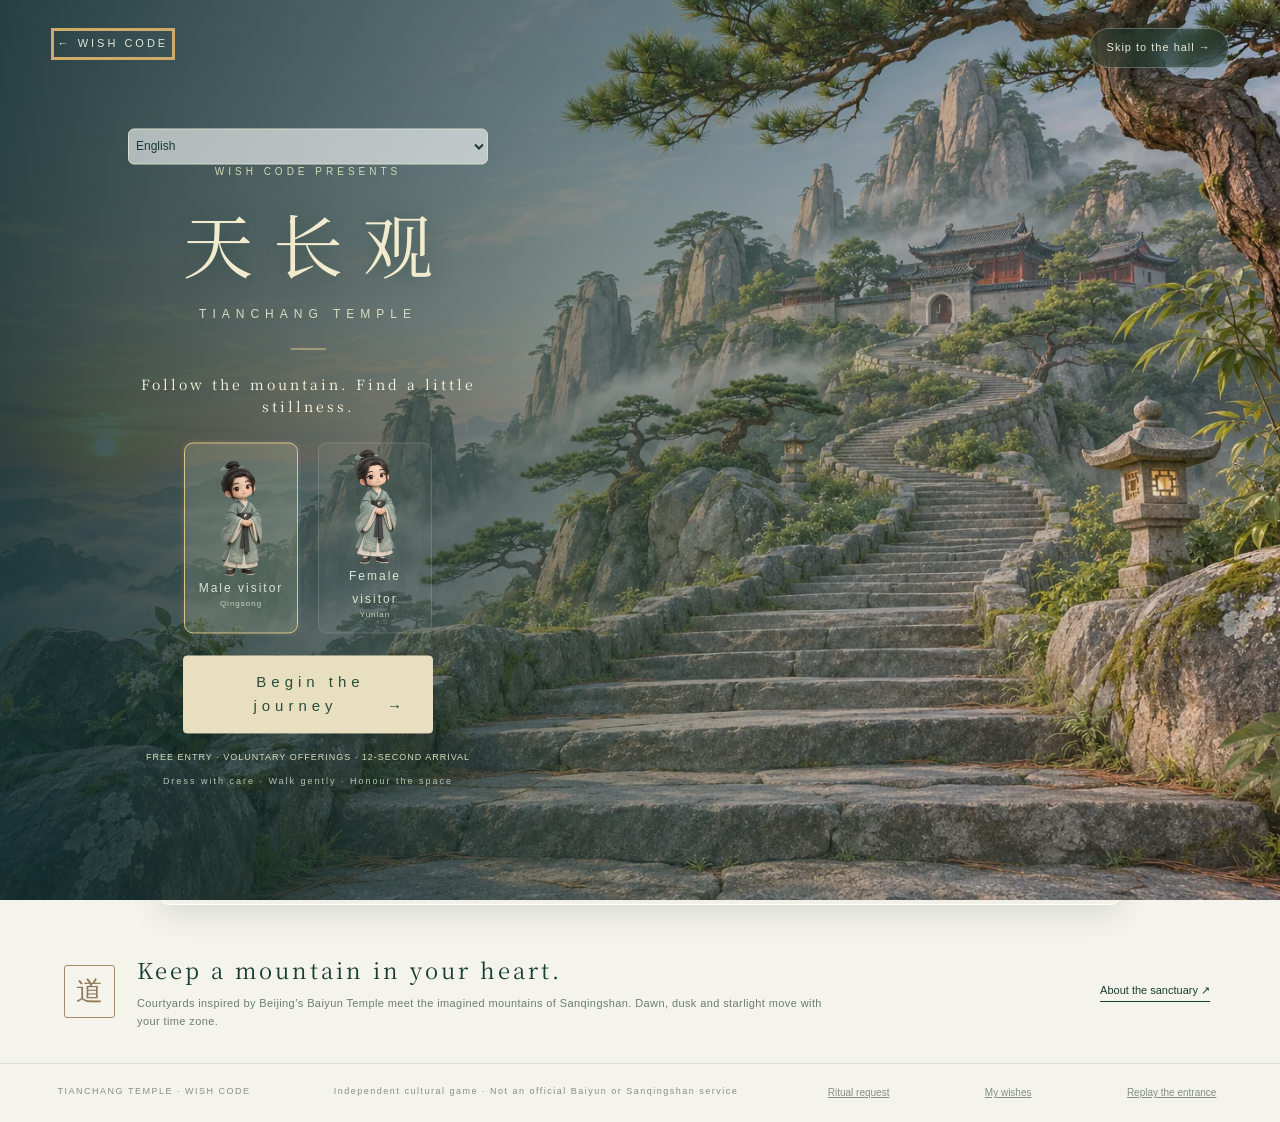
==== commit e15d164a: "Synchronise language preferences across Wish Code and Tianchang Temple" ====
--- a/tianchang/index.html
+++ b/tianchang/index.html
@@ -1,10 +1,10 @@
 <!DOCTYPE html>
-<html lang="zh-CN"><head><meta charset="UTF-8"><meta name="viewport" content="width=device-width,initial-scale=1"><meta name="theme-color" content="#153c34"><title>天长观 · Wish Code</title><meta name="description" content="一处随你昼夜流转的云上道观。静坐、许愿、敬香，在山水间安顿身心。"><link rel="stylesheet" href="style.css"><link rel="icon" href="data:image/svg+xml,%3Csvg xmlns='http://www.w3.org/2000/svg' viewBox='0 0 50 50'%3E%3Ctext y='40' font-size='40'%3E☯%3C/text%3E%3C/svg%3E"></head><body>
-<header class="masthead"><a class="brand" href="../" aria-label="返回 Wish Code 首页"><span class="mark">☯</span><span>天长观<small data-zh="WISH CODE · TAOIST SANCTUARY" data-en="WISH CODE · TAOIST SANCTUARY">WISH CODE · TAOIST SANCTUARY</small></span></a><div class="head-right"><span class="concept" data-zh="免费入观 · 自愿随喜" data-en="FREE ENTRY · VOLUNTARY OFFERINGS">免费入观 · 自愿随喜</span><button id="sound" class="smallbtn" aria-pressed="false" data-zh="♫ 山音：关" data-en="♫ Sound off">♫ 山音：关</button><button id="lang" class="smallbtn">EN</button><button data-open="rules" class="smallbtn" data-zh="入观须知" data-en="Etiquette">入观须知</button><button data-open="ritual" class="smallbtn desktop-only" data-zh="法事申请" data-en="Ritual request">法事申请</button><button data-open="journal" class="journal-btn" data-zh="我的心愿" data-en="My wishes">我的心愿</button></div></header>
+<html lang="en"><head><meta charset="UTF-8"><meta name="viewport" content="width=device-width,initial-scale=1"><meta name="theme-color" content="#153c34"><title>天长观 · Wish Code</title><meta name="description" content="一处随你昼夜流转的云上道观。静坐、许愿、敬香，在山水间安顿身心。"><link rel="stylesheet" href="style.css"><link rel="icon" href="data:image/svg+xml,%3Csvg xmlns='http://www.w3.org/2000/svg' viewBox='0 0 50 50'%3E%3Ctext y='40' font-size='40'%3E☯%3C/text%3E%3C/svg%3E"></head><body>
+<header class="masthead"><a class="brand" href="../" aria-label="返回 Wish Code 首页"><span class="mark">☯</span><span>天长观<small data-zh="WISH CODE · TAOIST SANCTUARY" data-en="WISH CODE · TAOIST SANCTUARY">WISH CODE · TAOIST SANCTUARY</small></span></a><div class="head-right"><span class="concept" data-zh="免费入观 · 自愿随喜" data-en="FREE ENTRY · VOLUNTARY OFFERINGS">免费入观 · 自愿随喜</span><button id="sound" class="smallbtn" aria-pressed="false" data-zh="♫ 山音：关" data-en="♫ Sound off">♫ 山音：关</button><select id="lang" class="smallbtn" aria-label="Language"></select><button data-open="rules" class="smallbtn" data-zh="入观须知" data-en="Etiquette">入观须知</button><button data-open="ritual" class="smallbtn desktop-only" data-zh="法事申请" data-en="Ritual request">法事申请</button><button data-open="journal" class="journal-btn" data-zh="我的心愿" data-en="My wishes">我的心愿</button></div></header>
 <main><section class="sanctuary" id="sanctuary" aria-label="云上道观互动场景">
 <div class="scene" id="scene"></div><div class="time-tint"></div><div class="stars" aria-hidden="true"></div><div class="mist mist-one" aria-hidden="true"></div><div class="mist mist-two" aria-hidden="true"></div>
 <div class="scene-shade"></div><div class="scene-top"><div class="location"><span class="live-dot"></span><span id="locationName">三清山意境 · 云上庭院</span></div><button id="timeControl" class="clock" aria-label="调整时区及昼夜"><span class="time-icon" id="timeIcon">◒</span><span><strong id="clock">--:--:--</strong><small id="timezoneLabel">本地时间</small></span><span class="clock-arrow">⌄</span></button></div>
-<div class="welcome"><p class="eyebrow" data-zh="A LITTLE STILLNESS, ANYWHERE." data-en="A LITTLE STILLNESS, ANYWHERE.">A LITTLE STILLNESS, ANYWHERE.</p><h1 id="sceneTitle">天长地久<br>心有所归。</h1><p id="sceneSubtitle">把纷扰留在山下，让心愿在此生长。</p><div class="room-switch" aria-label="选择空间"><button data-room="courtyard" class="active" data-zh="云上庭院" data-en="Courtyard">云上庭院</button><button data-room="hall" data-zh="三清大殿" data-en="Sanqing Hall">三清大殿</button><button data-room="terrace" data-zh="太极云台" data-en="Tai Chi terrace">太极云台</button></div><button class="scripture-invite" data-open="scripture"><span>▤</span><span><small data-zh="今日功课 · 随时入席" data-en="DAILY PRACTICE · ALWAYS OPEN">今日功课 · 随时入席</small><b data-zh="静听《清静经》 →" data-en="Read the Qingjing Jing →">静听《清静经》 →</b></span></button></div>
+<div class="welcome"><p class="eyebrow" data-zh="A LITTLE STILLNESS, ANYWHERE." data-en="A LITTLE STILLNESS, ANYWHERE.">A LITTLE STILLNESS, ANYWHERE.</p><h1 id="sceneTitle">天长地久<br>心有所归。</h1><p id="sceneSubtitle">把纷扰留在山下，让心愿在此生长。</p><div class="room-switch" aria-label="选择空间"><button data-room="courtyard" class="active" data-zh="云上庭院" data-en="Courtyard">云上庭院</button><button data-room="hall" data-zh="三清大殿" data-en="Sanqing Hall">三清大殿</button><button data-room="terrace" data-zh="太极云台" data-en="Tai Chi terrace">太极云台</button></div><button class="scripture-invite" data-open="scripture"><span>▤</span><span><small data-zh="今日功课 · 随时入席" data-en="DAILY PRACTICE · ALWAYS OPEN">今日功课 · 随时入席</small><b data-zh="静听《清静经》 →" data-en="Read the Qingjing Jing →">静听《清静经》 →</b></span></button><button class="scripture-invite" data-open="welcome" style="margin-top:8px"><span>♫</span><span><b data-zh="聆听欢迎语 · 专属声音" data-en="Welcome audio · Chinese">聆听欢迎语 · 专属声音</b></span></button></div>
 <button class="hotspot hall-hotspot" data-room="hall"><i>＋</i><span data-zh="入殿礼敬" data-en="Enter the hall">入殿礼敬</span></button><button class="hotspot meditation-hotspot" data-open="meditate"><i>＋</i><span data-zh="坐听云起" data-en="Sit with the clouds">坐听云起</span></button><div class="deity-labels" hidden><span>太清 · 道德天尊</span><span>玉清 · 元始天尊</span><span>上清 · 灵宝天尊</span></div>
 <div class="incense-cloud" id="incenseCloud" hidden aria-hidden="true"><span></span><span></span><span></span></div>
 <button class="guide" data-open="avatar"><img src="assets/guide.webp" alt="束发青衣的卡通道观引导员" id="avatarSmall"><span><small data-zh="你的道观伙伴" data-en="YOUR COMPANION">你的道观伙伴</small><strong id="avatarName">云岚 · 换装</strong></span><span>↗</span></button>
@@ -21,4 +21,4 @@
 <section class="quiet-note"><div class="seal">道</div><div><h2 data-zh="为心留一座山。" data-en="Keep a mountain in your heart.">为心留一座山。</h2><p data-zh="以白云观院落为建筑参考、三清山云海为山水意境。跟随你的时区，迎晨曦、入黄昏、望星河。" data-en="Courtyards inspired by Beijing’s Baiyun Temple meet the imagined mountains of Sanqingshan. Dawn, dusk and starlight move with your time zone.">以白云观院落为建筑参考、三清山云海为山水意境。跟随你的时区，迎晨曦、入黄昏、望星河。</p></div><button class="textbtn" data-open="about" data-zh="读懂天长观 ↗" data-en="About the sanctuary ↗">读懂天长观 ↗</button></section>
 <footer><span>TIANCHANG TEMPLE · WISH CODE</span><span data-zh="独立文化游戏 · 非白云观或三清山官方服务" data-en="Independent cultural game · Not an official Baiyun or Sanqingshan service">独立文化游戏 · 非白云观或三清山官方服务</span><button data-open="ritual" data-zh="法事申请" data-en="Ritual request">法事申请</button><button data-open="journal" data-zh="我的心愿" data-en="My wishes">我的心愿</button><button id="replayJourney" data-zh="重走入观之路" data-en="Replay the entrance">重走入观之路</button></footer></main>
 <dialog id="panel" aria-labelledby="panelTitle"><button class="close" id="closePanel" aria-label="关闭 Close">×</button><div class="panel-eyebrow" id="panelEyebrow">WISH CODE</div><h2 id="panelTitle"></h2><div id="panelBody"></div></dialog><div class="toast" role="status" id="toast"></div>
-<script src="app.js"></script><script src="scripture.js"></script><script src="journey.js"></script></body></html>
+<script src="../language.js?v=1"></script><script src="locales.js?v=1"></script><script src="app.js?v=languages1"></script><script src="voice.js?v=1"></script><script src="scripture.js?v=20261104-audio1"></script><script src="journey.js?v=languages1"></script></body></html>
